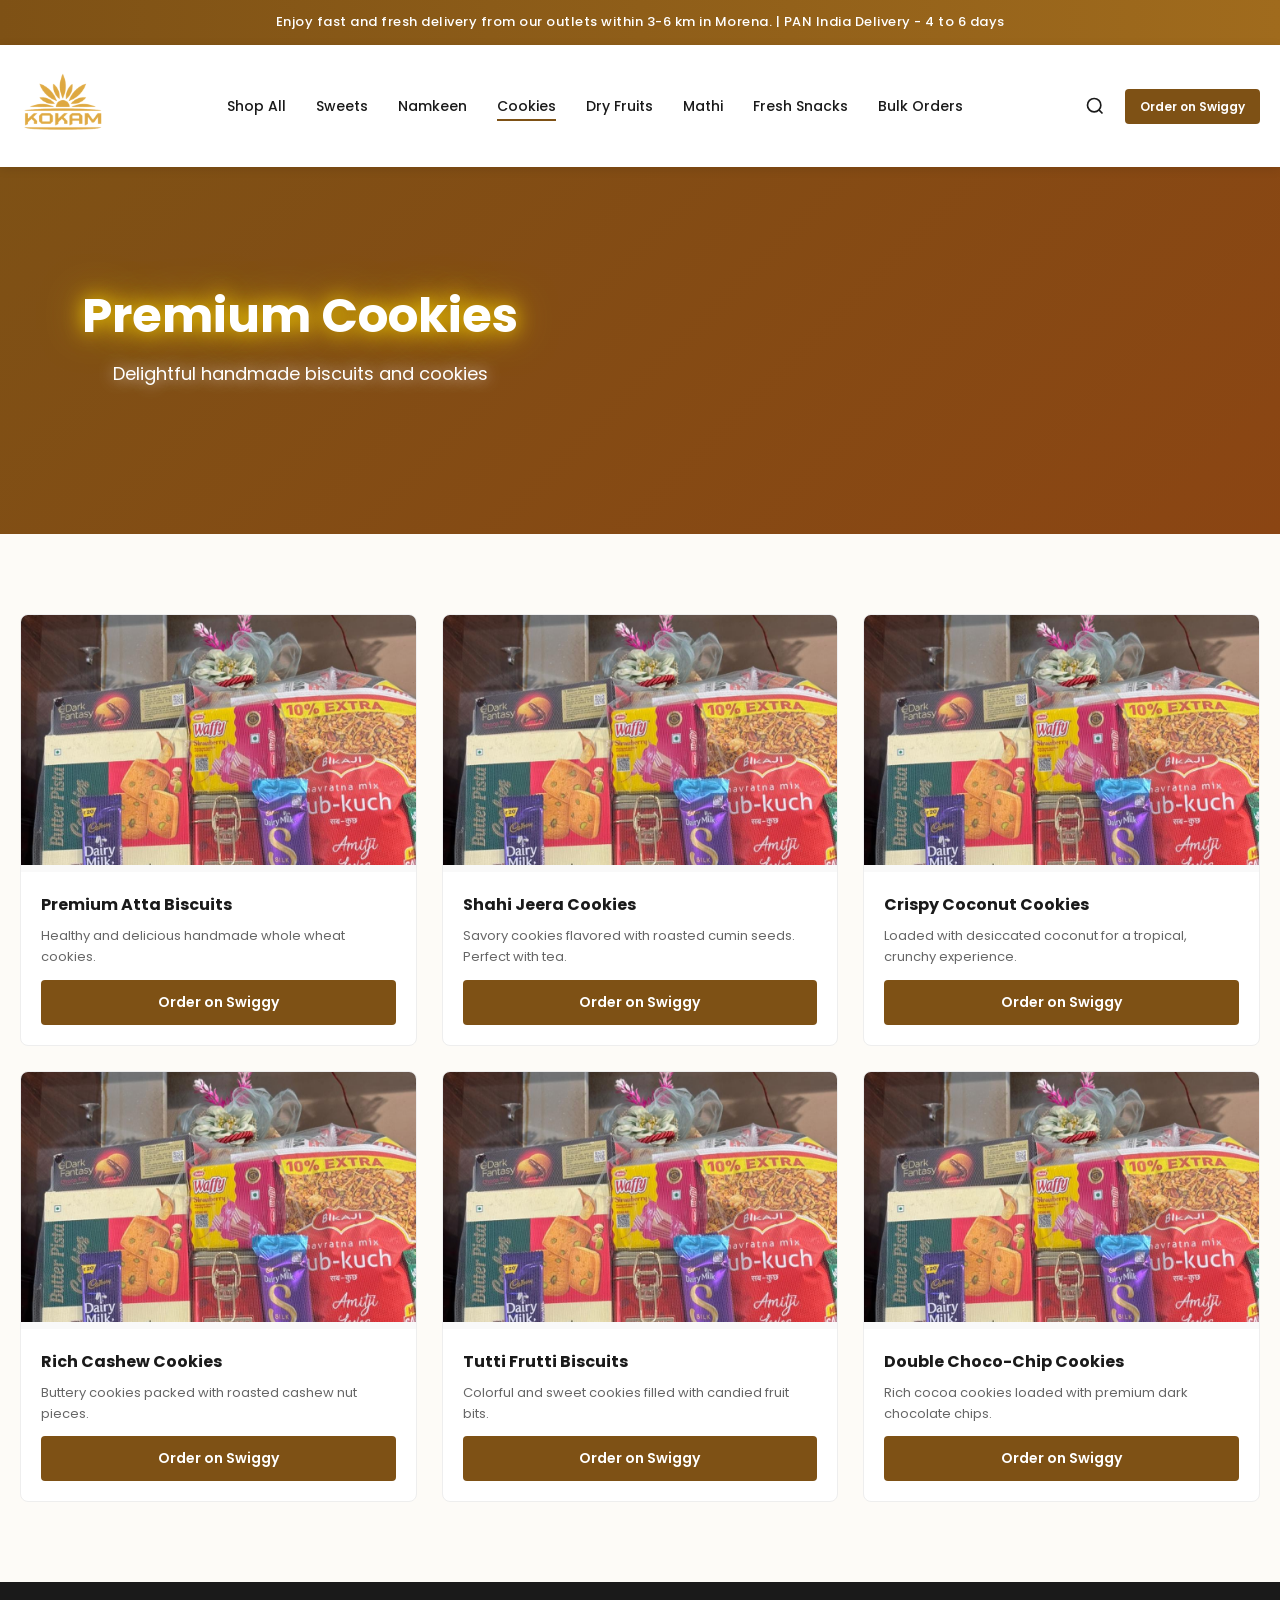
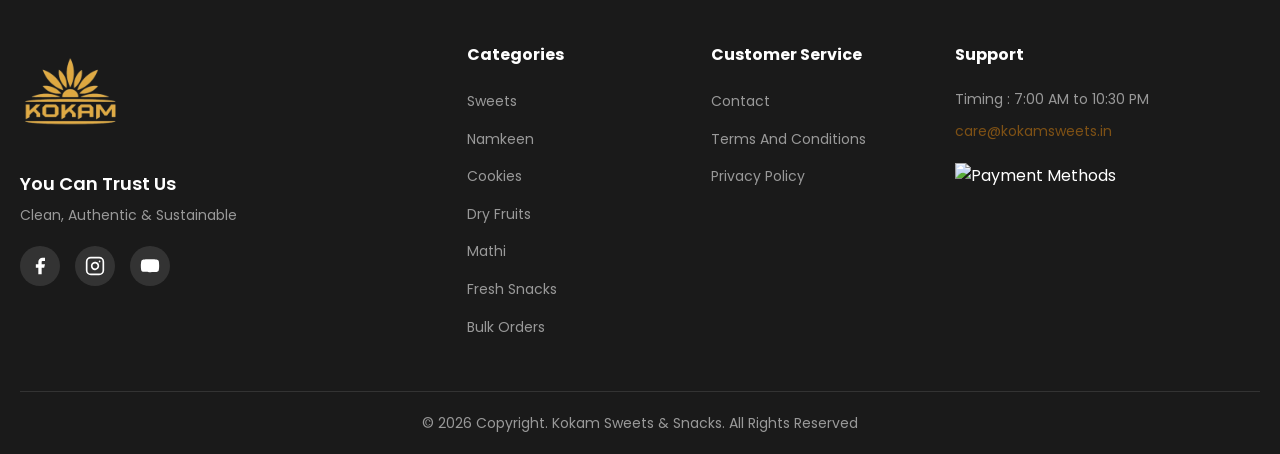
==== cookies.html @ e4f8dd23 "🚀 Initial deploy for Kokam Sweets: Premium UI & Features" ====
<!DOCTYPE html>
<html lang="en">

<head>
    <meta charset="UTF-8">
    <meta name="viewport" content="width=device-width, initial-scale=1.0">
    <title>Cookies | Kokam Sweets & Snacks</title>
    <link rel="stylesheet" href="styles.css">
    <link rel="preconnect" href="https://fonts.googleapis.com">
    <link rel="preconnect" href="https://fonts.gstatic.com" crossorigin>
    <link href="https://fonts.googleapis.com/css2?family=Poppins:wght@300;400;500;600;700&display=swap" rel="stylesheet">
</head>

<body>
    <div class="announcement-bar">
        <p>Enjoy fast and fresh delivery from our outlets within 3-6 km in Morena. | PAN India Delivery - 4 to 6 days</p>
    </div>

    <header class="header">
        <div class="container">
            <div class="header-content">
                <a href="index.html" class="logo">
                    <img src="Orange and White Traditional Elegant Indian Sweets Instagram Post.png" alt="Kokam Sweets">
                </a>

                <button class="mobile-menu-btn" onclick="toggleMenu()">
                    <span></span>
                    <span></span>
                    <span></span>
                </button>

                <nav class="nav" id="nav">
                    <button class="nav-close" onclick="toggleMenu()">&times;</button>
                    <ul class="nav-list">
                        <li><a href="index.html" class="nav-link">Shop All</a></li>
                        <li><a href="sweets.html" class="nav-link">Sweets</a></li>
                        <li><a href="namkeen.html" class="nav-link">Namkeen</a></li>
                        <li><a href="cookies.html" class="nav-link active">Cookies</a></li>
                        <li><a href="dryfruits.html" class="nav-link">Dry Fruits</a></li>
                        <li><a href="mathi.html" class="nav-link">Mathi</a></li>
                        <li><a href="snacks.html" class="nav-link">Fresh Snacks</a></li>
                        <li><a href="index.html#bulk" class="nav-link">Bulk Orders</a></li>
                    </ul>
                </nav>
                <div class="nav-overlay" onclick="toggleMenu()"></div>

                <div class="header-actions">
                    <button class="search-btn">
                        <svg xmlns="http://www.w3.org/2000/svg" width="20" height="20" viewBox="0 0 24 24" fill="none"
                            stroke="currentColor" stroke-width="2">
                            <circle cx="11" cy="11" r="8"></circle>
                            <path d="m21 21-4.3-4.3"></path>
                        </svg>
                    </button>
                    <a href="https://www.swiggy.com/city/morena/kokam-sweets-jiwaji-ganj-rest1134304" class="btn-primary" style="padding: 8px 15px; font-size: 12px;">Order on Swiggy</a>
                </div>
            </div>
        </div>
    </header>



    <main>
        <section class="category-hero">
            <div class="hero-content">
                <h1>Premium Cookies</h1>
                <p>Delightful handmade biscuits and cookies</p>
            </div>
        </section>

        <section class="bestsellers" id="products">
            <div class="container">
                <div class="product-grid">
                    <div class="product-card" data-category="cookies">
                        <div class="product-image">
                            <img src="cookies.jpeg" alt="Atta Biscuits">
                        </div>
                        <div class="product-info">
                            <h3>Premium Atta Biscuits</h3>
                            <p class="product-desc">Healthy and delicious handmade whole wheat cookies.</p>
                            <button class="add-to-cart">Order on Swiggy</button>
                        </div>
                    </div>
                    <div class="product-card" data-category="cookies">
                        <div class="product-image">
                            <img src="cookies.jpeg" alt="Jeera Cookies">
                        </div>
                        <div class="product-info">
                            <h3>Shahi Jeera Cookies</h3>
                            <p class="product-desc">Savory cookies flavored with roasted cumin seeds. Perfect with tea.</p>
                            <button class="add-to-cart">Order on Swiggy</button>
                        </div>
                    </div>
                    <div class="product-card" data-category="cookies">
                        <div class="product-image">
                            <img src="cookies.jpeg" alt="Coconut Cookies">
                        </div>
                        <div class="product-info">
                            <h3>Crispy Coconut Cookies</h3>
                            <p class="product-desc">Loaded with desiccated coconut for a tropical, crunchy experience.</p>
                            <button class="add-to-cart">Order on Swiggy</button>
                        </div>
                    </div>
                    <div class="product-card" data-category="cookies">
                        <div class="product-image">
                            <img src="cookies.jpeg" alt="Cashew Cookies">
                        </div>
                        <div class="product-info">
                            <h3>Rich Cashew Cookies</h3>
                            <p class="product-desc">Buttery cookies packed with roasted cashew nut pieces.</p>
                            <button class="add-to-cart">Order on Swiggy</button>
                        </div>
                    </div>
                    <div class="product-card" data-category="cookies">
                        <div class="product-image">
                            <img src="cookies.jpeg" alt="Tutti Frutti Cookies">
                        </div>
                        <div class="product-info">
                            <h3>Tutti Frutti Biscuits</h3>
                            <p class="product-desc">Colorful and sweet cookies filled with candied fruit bits.</p>
                            <button class="add-to-cart">Order on Swiggy</button>
                        </div>
                    </div>
                    <div class="product-card" data-category="cookies">
                        <div class="product-image">
                            <img src="cookies.jpeg" alt="Chocolate Cookies">
                        </div>
                        <div class="product-info">
                            <h3>Double Choco-Chip Cookies</h3>
                            <p class="product-desc">Rich cocoa cookies loaded with premium dark chocolate chips.</p>
                            <button class="add-to-cart">Order on Swiggy</button>
                        </div>
                    </div>
                </div>
            </div>
        </section>
    </main>

    <footer class="footer">
        <div class="container">
            <div class="footer-grid">
                <div class="footer-col">
                    <img src="Orange and White Traditional Elegant Indian Sweets Instagram Post.png" alt="Kokam Sweets"
                        class="footer-logo">
                    <p class="footer-tagline">You Can Trust Us</p>
                    <p class="footer-desc">Clean, Authentic & Sustainable</p>
                    <div class="social-links">
                        <a href="#"><svg xmlns="http://www.w3.org/2000/svg" width="20" height="20" viewBox="0 0 24 24"
                                fill="currentColor">
                                <path d="M18 2h-3a5 5 0 0 0-5 5v3H7v4h3v8h4v-8h3l1-4h-4V7a1 1 0 0 1 1-1h3z"></path>
                            </svg></a>
                        <a href="#"><svg xmlns="http://www.w3.org/2000/svg" width="20" height="20" viewBox="0 0 24 24"
                                fill="none" stroke="currentColor" stroke-width="2" stroke-linecap="round"
                                stroke-linejoin="round">
                                <rect x="2" y="2" width="20" height="20" rx="5" ry="5"></rect>
                                <path d="M16 11.37A4 4 0 1 1 12.63 8 4 4 0 0 1 16 11.37z"></path>
                                <line x1="17.5" y1="6.5" x2="17.51" y2="6.5"></line>
                            </svg></a>
                        <a href="#"><svg xmlns="http://www.w3.org/2000/svg" width="20" height="20" viewBox="0 0 24 24"
                                fill="currentColor">
                                <path
                                    d="M22.54 6.42a2.78 2.78 0 0 0-1.94-2C18.88 4 12 4 12 4s-6.88 0-8.6.46a2.78 2.78 0 0 0-1.94 2A29 29 0 0 0 1 11.75a29 29 0 0 0 .46 5.33A2.78 2.78 0 0 0 3.4 19c1.72.46 8.6.46 8.6.46s6.88 0 8.6-.46a2.78 2.78 0 0 0 1.94-2 29 29 0 0 0 .46-5.25 29 29 0 0 0-.46-5.33z">
                                </path>
                                <polygon points="9.75 15.02 15.5 11.75 9.75 8.48 9.75 15.02"></polygon>
                            </svg></a>
                    </div>
                </div>
                <div class="footer-col">
                    <h4>Categories</h4>
                    <ul>
                        <li><a href="sweets.html">Sweets</a></li>
                        <li><a href="namkeen.html">Namkeen</a></li>
                        <li><a href="cookies.html">Cookies</a></li>
                        <li><a href="dryfruits.html">Dry Fruits</a></li>
                        <li><a href="mathi.html">Mathi</a></li>
                        <li><a href="snacks.html">Fresh Snacks</a></li>
                        <li><a href="index.html#bulk">Bulk Orders</a></li>
                    </ul>
                </div>
                <div class="footer-col">
                    <h4>Customer Service</h4>
                    <ul>
                        <li><a href="#">Contact</a></li>
                        <li><a href="#">Terms And Conditions</a></li>
                        <li><a href="#">Privacy Policy</a></li>
                    </ul>
                </div>
                <div class="footer-col">
                    <h4>Support</h4>
                    <p class="timing">Timing : 7:00 AM to 10:30 PM</p>
                    <a href="mailto:care@kokamsweets.in" class="email">care@kokamsweets.in</a>
                    <div class="payment-methods">
                        <img src="https://kokamsweets.in/cdn/shop/files/Frame_26.svg?v=1748255519&width=360"
                            alt="Payment Methods">
                    </div>
                </div>
            </div>
            <div class="footer-bottom">
                <p>&copy; 2026 Copyright. Kokam Sweets & Snacks. All Rights Reserved</p>
            </div>
        </div>
    </footer>

    <script src="script.js"></script>
</body>

</html>
---- styles.css ----
* {
    margin: 0;
    padding: 0;
    box-sizing: border-box;
}

:root {
    --primary-color: #7E5115;
    --primary-dark: #c41e1a;
    --secondary-color: #f5f5f5;
    --text-dark: #1a1a1a;
    --text-light: #666666;
    --white: #ffffff;
    --gold: #d4af37;
    --shadow: 0 2px 10px rgba(0, 0, 0, 0.1);
    --transition: all 0.3s ease;
}

.scroll-progress {
    position: fixed;
    top: 0;
    left: 0;
    width: 0%;
    height: 4px;
    background: linear-gradient(to right, var(--primary-color), var(--accent-color));
    z-index: 2000;
}

html {
    scroll-behavior: smooth;
}

body {
    font-family: 'Poppins', sans-serif;
    color: var(--text-dark);
    background-color: #fdfbf7;
    line-height: 1.6;
    overflow-x: hidden;
}

/* Scroll Reveal Base */
.reveal {
    opacity: 0;
    transform: translateY(30px);
    transition: all 0.8s cubic-bezier(0.4, 0, 0.2, 1);
}

.reveal.active {
    opacity: 1;
    transform: translateY(0);
}

/* Decorative Background Blobs */
.bg-blob {
    position: fixed;
    width: 500px;
    height: 500px;
    background: radial-gradient(circle, rgba(126, 81, 21, 0.05) 0%, transparent 70%);
    z-index: -1;
    border-radius: 50%;
    filter: blur(50px);
}

.blob-1 { top: -200px; right: -200px; }
.blob-2 { bottom: -200px; left: -200px; }

.container {
    max-width: 1400px;
    margin: 0 auto;
    padding: 0 20px;
}

a {
    text-decoration: none;
    color: inherit;
}

ul {
    list-style: none;
}

img {
    max-width: 100%;
    height: auto;
}

button {
    font-family: inherit;
    cursor: pointer;
    border: none;
    background: none;
}

.announcement-bar {
    background: linear-gradient(90deg, var(--primary-color), #a06b1d);
    color: var(--white);
    text-align: center;
    padding: 12px 20px;
    font-size: 13px;
    font-weight: 500;
    letter-spacing: 0.5px;
}

.back-to-top {
    position: fixed;
    bottom: 30px;
    right: 30px;
    background-color: var(--primary-color);
    color: var(--white);
    width: 45px;
    height: 45px;
    border-radius: 50%;
    display: flex;
    align-items: center;
    justify-content: center;
    box-shadow: 0 4px 15px rgba(0,0,0,0.2);
    opacity: 0;
    visibility: hidden;
    transition: var(--transition);
    z-index: 2000;
    cursor: pointer;
}

.back-to-top.visible {
    opacity: 1;
    visibility: visible;
}

.back-to-top:hover {
    background-color: var(--primary-dark);
    transform: translateY(-5px);
}

.announcement-bar strong {
    text-decoration: underline;
}

.header {
    background-color: var(--white);
    box-shadow: var(--shadow);
    position: sticky;
    top: 0;
    z-index: 1000;
}

.header-content {
    display: flex;
    align-items: center;
    justify-content: space-between;
    padding: 15px 0;
    gap: 30px;
}

.logo img {
    height: 85px;
    width: auto;
    background-color: transparent;
}

.nav {
    flex: 1;
}

.nav-list {
    display: flex;
    gap: 30px;
    justify-content: center;
}

.nav-link {
    font-size: 14px;
    font-weight: 500;
    color: var(--text-dark);
    transition: var(--transition);
    position: relative;
}

.nav-link::after {
    content: '';
    position: absolute;
    bottom: -5px;
    left: 0;
    width: 0;
    height: 2px;
    background-color: var(--primary-color);
    transition: var(--transition);
}

.nav-link:hover::after,
.nav-link.active::after {
    width: 100%;
}

.nav-link:hover {
    color: var(--primary-color);
}

.header-actions {
    display: flex;
    align-items: center;
    gap: 20px;
}

.search-btn,
.account-btn,
.wishlist-btn,
.cart-btn {
    display: flex;
    align-items: center;
    justify-content: center;
    gap: 8px;
    font-size: 14px;
    font-weight: 500;
    color: var(--text-dark);
    position: relative;
}

.cart-btn {
    position: relative;
}

.cart-count {
    position: absolute;
    top: -8px;
    right: -8px;
    background-color: var(--primary-color);
    color: var(--white);
    font-size: 11px;
    width: 18px;
    height: 18px;
    border-radius: 50%;
    display: flex;
    align-items: center;
    justify-content: center;
}

.btn-primary {
    display: inline-block;
    background-color: var(--primary-color);
    color: var(--white);
    padding: 12px 30px;
    font-size: 14px;
    font-weight: 600;
    border-radius: 4px;
    transition: var(--transition);
}

.btn-primary:hover {
    background-color: var(--primary-dark);
}

.btn-outline {
    display: inline-block;
    border: 2px solid var(--white);
    color: var(--white);
    padding: 10px 25px;
    font-size: 14px;
    font-weight: 600;
    border-radius: 4px;
    transition: var(--transition);
}

.btn-outline:hover {
    background-color: var(--white);
    color: var(--primary-color);
}

.hero {
    position: relative;
    overflow: hidden;
}

.hero-slide {
    position: relative;
    height: 600px;
    display: flex;
    align-items: center;
}

.hero-slide img {
    position: absolute;
    width: 100%;
    height: 100%;
    object-fit: cover;
   
}

.hero-content {
    position: relative;
    z-index: 10;
    max-width: 600px;
    padding: 40px;
    color: var(--white);
}

.hero-content h1 {
    font-size: 48px;
    font-weight: 700;
    margin-bottom: 15px;
    line-height: 1.2;
}

.hero-content p {
    font-size: 18px;
    margin-bottom: 25px;
}

.delivery-options {
    background-color: var(--primary-color);
    padding: 40px 0;
}

.delivery-grid {
    display: grid;
    grid-template-columns: repeat(2, 1fr);
    gap: 40px;
}

.delivery-card {
    text-align: center;
    color: var(--white);
    padding: 30px;
    border: 1px solid rgba(255, 255, 255, 0.3);
    border-radius: 8px;
}

.delivery-card h3 {
    font-size: 24px;
    margin-bottom: 15px;
}

.delivery-card p {
    font-size: 14px;
    margin-bottom: 20px;
    line-height: 1.8;
}

.section-title {
    font-size: 32px;
    text-align: center;
    margin-bottom: 10px;
}

.section-subtitle {
    text-align: center;
    color: var(--text-light);
    margin-bottom: 40px;
}

.categories {
    padding: 80px 0;
    background-color: var(--secondary-color);
}

.category-grid {
    display: grid;
    grid-template-columns: repeat(6, 1fr);
    gap: 15px;
}

.category-card {
    position: relative;
    display: block;
    overflow: hidden;
    border-radius: 8px;
    transition: var(--transition);
}

.category-card img {
    width: 100%;
    height: 300px;
    object-fit: cover;
    transition: var(--transition);
}

.category-card:hover img {
    transform: scale(1.05);
}

.category-card::after {
    content: '';
    position: absolute;
    top: 0;
    left: 0;
    right: 0;
    bottom: 0;
    background: linear-gradient(to bottom, transparent 60%, rgba(0,0,0,0.8));
    opacity: 1;
}

.category-card h3 {
    position: absolute;
    bottom: 0;
    left: 0;
    right: 0;
    background: linear-gradient(transparent, rgba(0, 0, 0, 0.7));
    color: var(--white);
    padding: 40px 20px 20px;
    font-size: 20px;
    text-align: center;
}

.category-hero {
    background: linear-gradient(135deg, var(--primary-color), #8B4513);
    padding: 80px 0;
    text-align: center;
}

.category-hero .hero-content h1 {
    text-shadow: 0 0 20px rgba(255, 215, 0, 0.9), 0 0 40px rgba(255, 215, 0, 0.6);
}

.category-hero .hero-content p {
    text-shadow: 0 0 15px rgba(255, 255, 255, 0.8);
}

.products {
    padding: 60px 0;
    text-align: center;
}

.products h2 {
    font-size: 32px;
    margin-bottom: 20px;
    color: var(--text-color);
}

.bestsellers {
    padding: 80px 0;
}

.product-tabs {
    display: flex;
    justify-content: center;
    gap: 10px;
    margin-bottom: 40px;
    flex-wrap: wrap;
}

.tab-btn {
    padding: 10px 25px;
    font-size: 14px;
    font-weight: 500;
    border: 1px solid #ddd;
    border-radius: 25px;
    transition: var(--transition);
}

.tab-btn.active {
    background-color: var(--primary-color);
    color: var(--white);
    border-color: var(--primary-color);
}

.tab-btn:hover {
    border-color: var(--primary-color);
    color: var(--primary-color);
}

.product-grid {
    display: grid;
    grid-template-columns: repeat(3, 1fr);
    gap: 25px;
}

.product-card {
    background-color: var(--white);
    border: 1px solid #eee;
    border-radius: 8px;
    overflow: hidden;
    transition: var(--transition);
}

.product-card:hover {
    box-shadow: var(--shadow);
}

.product-image {
    position: relative;
    background-color: #f9f9f9;
    overflow: hidden;
}

.product-image img {
    width: 100%;
    height: 250px;
    object-fit: cover;
}

.badge {
    position: absolute;
    top: 10px;
    left: 10px;
    padding: 5px 12px;
    font-size: 12px;
    font-weight: 600;
    border-radius: 4px;
}

.badge.sold-out {
    background-color: var(--text-dark);
    color: var(--white);
}

.product-image .wishlist-btn {
    position: absolute;
    top: 10px;
    right: 10px;
    width: 35px;
    height: 35px;
    background-color: var(--white);
    border-radius: 50%;
    display: flex;
    align-items: center;
    justify-content: center;
    box-shadow: var(--shadow);
}

.product-info {
    padding: 20px;
}

.product-info h3 {
    font-size: 16px;
    margin-bottom: 8px;
}

.product-desc {
    font-size: 13px;
    color: var(--text-light);
    margin-bottom: 12px;
    display: -webkit-box;
    -webkit-line-clamp: 2;
    line-clamp: 2;
    -webkit-box-orient: vertical;
    overflow: hidden;
}

.product-price {
    display: flex;
    align-items: baseline;
    gap: 5px;
    margin-bottom: 12px;
}

.price {
    font-size: 18px;
    font-weight: 600;
    color: var(--primary-color);
}

.unit {
    font-size: 14px;
    color: var(--text-light);
}

.weight-options {
    display: flex;
    gap: 8px;
    margin-bottom: 15px;
}

.weight-btn {
    padding: 8px 15px;
    font-size: 13px;
    border: 1px solid #ddd;
    border-radius: 4px;
    transition: var(--transition);
}

.weight-btn.active {
    background-color: var(--primary-color);
    color: var(--white);
    border-color: var(--primary-color);
}

.weight-btn:hover:not(.active) {
    border-color: var(--primary-color);
}

.add-to-cart {
    width: 100%;
    padding: 12px;
    background-color: var(--primary-color);
    color: var(--white);
    font-size: 14px;
    font-weight: 600;
    border-radius: 4px;
    transition: var(--transition);
}

.add-to-cart:hover {
    background-color: var(--primary-dark);
}

.signature-snacks {
    padding: 100px 0;
    background-color: var(--white);
}

.snacks-content {
    display: grid;
    grid-template-columns: 1.2fr 0.8fr;
    gap: 60px;
    align-items: center;
}

.snacks-image img {
    width: 100%;
    border-radius: 20px;
    box-shadow: 20px 20px 60px rgba(0,0,0,0.1);
    transition: var(--transition);
}

.snacks-image:hover img {
    transform: scale(1.02);
}

.snacks-text p {
    font-size: 18px;
    color: var(--text-light);
    margin-bottom: 25px;
}

.snacks-list {
    margin-bottom: 30px;
}

.snacks-list li {
    margin-bottom: 15px;
    font-size: 16px;
    display: flex;
    align-items: center;
    gap: 10px;
}

.snacks-list li::before {
    content: '→';
    color: var(--primary-color);
    font-weight: 700;
}

@media (max-width: 992px) {
    .snacks-content {
        grid-template-columns: 1fr;
        gap: 40px;
        text-align: center;
    }

    .snacks-text h2 {
        text-align: center !important;
    }

    .snacks-list li {
        justify-content: center;
    }
}

.features {
    padding: 100px 0;
    background-color: var(--secondary-color);
}

.features-grid {
    display: grid;
    grid-template-columns: repeat(4, 1fr);
    gap: 30px;
}

.feature-card {
    text-align: center;
    padding: 30px;
    background: rgba(255, 255, 255, 0.8);
    backdrop-filter: blur(10px);
    border-radius: 20px;
    box-shadow: 0 10px 30px rgba(0,0,0,0.05);
    transition: var(--transition);
    border: 1px solid rgba(255, 255, 255, 0.3);
}

.feature-card:hover {
    transform: translateY(-10px);
    box-shadow: 0 20px 40px rgba(0,0,0,0.1);
    background: var(--white);
}

.feature-card img {
    width: 200px;
    height: 200px;
    object-fit: contain;
    margin-bottom: 15px;
    transition: transform 0.3s ease;
}

.feature-card:hover img {
    transform: scale(1.1);
}

.feature-card h4 {
    font-size: 18px;
    font-weight: 600;
    color: var(--text-dark);
}

.legacy {
    padding: 80px 0;
    background: linear-gradient(135deg, var(--primary-color) 0%, #5a3a0f 100%);
    color: var(--white);
}

.legacy-content {
    display: flex;
    align-items: center;
    justify-content: space-between;
    gap: 40px;
}

.legacy-text h2 {
    font-size: 14px;
    margin-bottom: 10px;
    opacity: 0.8;
}

.legacy-text h3 {
    font-size: 32px;
    margin-bottom: 15px;
}

.legacy-text p {
    font-size: 16px;
    opacity: 0.9;
}

.legacy-award {
    text-align: center;
}

.legacy-award img {
    width: 120px;
    height: 120px;
    margin-bottom: 15px;
}

.legacy-award h3 {
    font-size: 16px;
}

.outlets {
    padding: 80px 0;
}

.outlets-grid {
    display: grid;
    grid-template-columns: repeat(2, 1fr);
    gap: 20px;
    margin-bottom: 30px;
}

.outlet-card {
    text-align: center;
}

.outlet-card img {
    width: 100%;
    height: 250px;
    object-fit: cover;
    border-radius: 8px;
    margin-bottom: 15px;
}

.outlet-card h4 {
    font-size: 18px;
}

/* Testimonials Section */
.bulk-orders {
    padding: 100px 0;
    background-color: var(--secondary-color);
}

.bulk-content {
    display: grid;
    grid-template-columns: 0.8fr 1.2fr;
    gap: 80px;
    align-items: center;
}

.bulk-features {
    display: flex;
    gap: 30px;
    margin-bottom: 35px;
}

.bulk-feature {
    display: flex;
    flex-direction: column;
    align-items: flex-start;
    gap: 10px;
}

.bulk-feature svg {
    color: var(--primary-color);
}

.bulk-feature span {
    font-size: 14px;
    font-weight: 600;
}

.bulk-image img {
    width: 100%;
    border-radius: 30px;
    box-shadow: -20px 20px 60px rgba(0,0,0,0.1);
}

@media (max-width: 992px) {
    .bulk-content {
        grid-template-columns: 1fr;
        text-align: center;
        gap: 40px;
    }

    .bulk-features {
        justify-content: center;
    }

    .bulk-feature {
        align-items: center;
    }
}

.testimonials {
    padding: 100px 0;
    background-color: var(--white);
    position: relative;
}

.testimonial-grid {
    display: grid;
    grid-template-columns: repeat(2, 1fr);
    gap: 40px;
}

.testimonial-card {
    background: var(--secondary-color);
    padding: 40px;
    border-radius: 30px;
    display: flex;
    gap: 25px;
    align-items: center;
    transition: var(--transition);
}

.testimonial-card:hover {
    transform: scale(1.02);
    box-shadow: 0 15px 40px rgba(0,0,0,0.05);
}

.testimonial-img {
    width: 100px;
    height: 100px;
    border-radius: 50%;
    object-fit: cover;
    border: 3px solid var(--primary-color);
}

.testimonial-text p {
    font-style: italic;
    margin-bottom: 15px;
    color: var(--text-light);
}

.testimonial-author {
    font-weight: 700;
    color: var(--primary-color);
}

/* WhatsApp Floating Button */
.whatsapp-float {
    position: fixed;
    bottom: 30px;
    left: 30px;
    width: 60px;
    height: 60px;
    background-color: #25d366;
    color: white;
    border-radius: 50%;
    display: flex;
    align-items: center;
    justify-content: center;
    box-shadow: 2px 5px 20px rgba(0,0,0,0.3);
    z-index: 2000;
    transition: var(--transition);
}

.whatsapp-float:hover {
    transform: scale(1.1) rotate(10deg);
}

@media (max-width: 768px) {
    .testimonial-grid {
        grid-template-columns: 1fr;
    }
    
    .testimonial-card {
        flex-direction: column;
        text-align: center;
    }
}

.newsletter {
    padding: 60px 0;
    background-color: var(--secondary-color);
    text-align: center;
}

.newsletter h2 {
    font-size: 28px;
    margin-bottom: 10px;
}

.newsletter p {
    color: var(--text-light);
    margin-bottom: 25px;
}

.newsletter-form {
    display: flex;
    justify-content: center;
    gap: 15px;
    max-width: 500px;
    margin: 0 auto;
}

.newsletter-form input {
    flex: 1;
    padding: 12px 20px;
    font-size: 14px;
    border: 1px solid #ddd;
    border-radius: 4px;
    outline: none;
}

.newsletter-form input:focus {
    border-color: var(--primary-color);
}

.footer {
    background-color: #1a1a1a;
    color: var(--white);
    padding: 60px 0 20px;
}

.footer-grid {
    display: grid;
    grid-template-columns: 2fr 1fr 1fr 1.5fr;
    gap: 40px;
    margin-bottom: 40px;
}

.footer-logo {
    height: 100px;
    margin-bottom: 20px;
    background-color: transparent;
}

.footer-tagline {
    font-size: 18px;
    font-weight: 600;
    margin-bottom: 5px;
}

.footer-desc {
    color: #999;
    font-size: 14px;
    margin-bottom: 20px;
}

.social-links {
    display: flex;
    gap: 15px;
}

.social-links a {
    width: 40px;
    height: 40px;
    background-color: #333;
    border-radius: 50%;
    display: flex;
    align-items: center;
    justify-content: center;
    transition: var(--transition);
}

.social-links a:hover {
    background-color: var(--primary-color);
}

.footer-col h4 {
    font-size: 16px;
    margin-bottom: 20px;
    color: var(--white);
}

.footer-col ul li {
    margin-bottom: 12px;
}

.footer-col ul li a {
    font-size: 14px;
    color: #999;
    transition: var(--transition);
}

.footer-col ul li a:hover {
    color: var(--white);
}

.timing {
    font-size: 14px;
    margin-bottom: 10px;
    color: #999;
}

.email {
    font-size: 14px;
    color: var(--primary-color);
    display: block;
    margin-bottom: 20px;
}

.payment-methods img {
    width: 200px;
}

.footer-bottom {
    text-align: center;
    padding-top: 20px;
    border-top: 1px solid #333;
}

.footer-bottom p {
    font-size: 14px;
    color: #999;
}

.cart-btn, .cart-sidebar, .cart-overlay, .cart-count {
    display: none !important;
}

.product-card {
    transition: transform 0.3s ease, box-shadow 0.3s ease;
}

.product-card:hover {
    transform: translateY(-5px);
    box-shadow: 0 10px 20px rgba(0,0,0,0.1);
}


.cart-subtotal {
    display: flex;
    justify-content: space-between;
    margin-bottom: 15px;
    font-size: 16px;
    font-weight: 600;
}

.subtotal-amount {
    color: var(--primary-color);
}

.checkout-btn {
    width: 100%;
    padding: 15px;
    background-color: var(--primary-color);
    color: var(--white);
    font-size: 16px;
    font-weight: 600;
    border-radius: 4px;
}

.checkout-btn:hover {
    background-color: var(--primary-dark);
}

.cart-overlay {
    position: fixed;
    top: 0;
    left: 0;
    width: 100%;
    height: 100%;
    background-color: rgba(0, 0, 0, 0.5);
    z-index: 1500;
    opacity: 0;
    visibility: hidden;
    transition: var(--transition);
}

.cart-overlay.active {
    opacity: 1;
    visibility: visible;
}

@media (max-width: 1200px) {
    .product-grid {
        grid-template-columns: repeat(3, 1fr);
    }
}

@media (max-width: 992px) {
    .product-grid {
        grid-template-columns: repeat(2, 1fr);
    }
    
    .category-grid {
        grid-template-columns: repeat(2, 1fr);
    }
    
    .features-grid {
        grid-template-columns: repeat(2, 1fr);
    }
    
    .footer-grid {
        grid-template-columns: repeat(2, 1fr);
    }
}

@media (max-width: 768px) {
    .hero-slide {
        height: 400px;
    }
    
    .feature-card img {
        width: 140px;
        height: 140px;
    }

    .product-grid {
        grid-template-columns: 1fr;
    }
    
    .testimonial-grid {
        grid-template-columns: 1fr;
    }
    
    .testimonial-card {
        flex-direction: column;
        text-align: center;
    }
}

@media (max-width: 576px) {
    .category-grid {
        grid-template-columns: 1fr;
    }
    
    .features-grid {
        grid-template-columns: 1fr;
    }
    
    .footer-grid {
        grid-template-columns: 1fr;
    }
}

.mobile-menu-btn {
    display: none;
    background: none;
    border: none;
    cursor: pointer;
    padding: 10px;
}

.mobile-menu-btn span {
    display: block;
    width: 25px;
    height: 3px;
    background-color: var(--text-dark);
    margin: 5px 0;
    transition: var(--transition);
}

.nav-close {
    display: none;
}

.nav-overlay {
    display: none;
}

@media (max-width: 992px) {
    .mobile-menu-btn {
        display: block;
    }
    
    .header-content {
        flex-wrap: wrap;
    }
    
    .nav {
        position: fixed;
        top: 0;
        right: -100%;
        width: 280px;
        height: 100vh;
        background-color: var(--white);
        box-shadow: var(--shadow);
        transition: var(--transition);
        z-index: 1001;
        padding-top: 60px;
    }
    
    .nav.active {
        right: 0;
    }
    
    .nav-list {
        display: flex;
        flex-direction: column;
        gap: 0;
        padding: 20px;
    }
    
    .nav-list li {
        border-bottom: 1px solid var(--border-color);
    }
    
    .nav-link {
        display: block;
        padding: 15px 0;
    }
    
    .nav-close {
        display: block;
        position: absolute;
        top: 15px;
        right: 15px;
        background: none;
        border: none;
        font-size: 24px;
        cursor: pointer;
    }
    
    .nav-overlay {
        display: none;
        position: fixed;
        top: 0;
        left: 0;
        width: 100%;
        height: 100%;
        background-color: rgba(0, 0, 0, 0.5);
        z-index: 1000;
    }
    
    .nav-overlay.active {
        display: block;
    }
}

@media (max-width: 768px) {
    .hero-content {
        padding: 20px;
        max-width: 100%;
    }
    
    .hero-content h1 {
        font-size: 28px;
    }
    
    .hero-content p {
        font-size: 14px;
    }
    
    .category-grid {
        gap: 15px;
    }
    
    .category-card {
        padding: 15px;
    }
    
    .category-card h3 {
        font-size: 16px;
    }
    
    .product-card {
        padding: 15px;
    }
    
    .product-info h3 {
        font-size: 16px;
    }
    
    .product-desc {
        font-size: 13px;
    }
    
    .product-price {
        font-size: 14px;
    }
    
    .section-title {
        font-size: 24px;
    }
    
    .section-subtitle {
        font-size: 14px;
    }
    
    .features-grid,
    .outlets-grid {
        gap: 15px;
    }
    
    .feature-card,
    .outlet-card {
        padding: 20px;
    }
    
    .legacy-content {
        padding: 20px;
    }
    
    .legacy-text h2 {
        font-size: 24px;
    }
    
    .footer {
        padding: 40px 0 20px;
    }
    
    .footer-col {
        padding: 15px 0;
    }
}

@media (max-width: 576px) {
    .announcement-bar p {
        font-size: 11px;
        padding: 8px 10px;
    }
    
    .logo img {
        height: 60px;
    }
    
    .hero-slide {
        height: 300px;
    }
    
    .hero-content {
        padding: 15px;
    }
    
    .hero-content h1 {
        font-size: 24px;
        margin-bottom: 10px;
    }
    
    .hero-content p {
        font-size: 13px;
        margin-bottom: 15px;
    }
    
    .category-grid {
        grid-template-columns: 1fr;
    }
    
    .product-grid {
        grid-template-columns: 1fr;
        gap: 15px;
    }
    
    .product-card {
        min-height: auto;
    }
    
    .product-image img {
        height: 200px;
    }
    
    .section-title {
        font-size: 20px;
    }
    
    .footer-grid {
        grid-template-columns: 1fr;
        text-align: center;
        gap: 20px;
    }
    
    .footer-col h4 {
        text-align: center;
    }
    
    .footer-col ul li {
        text-align: center;
    }
}
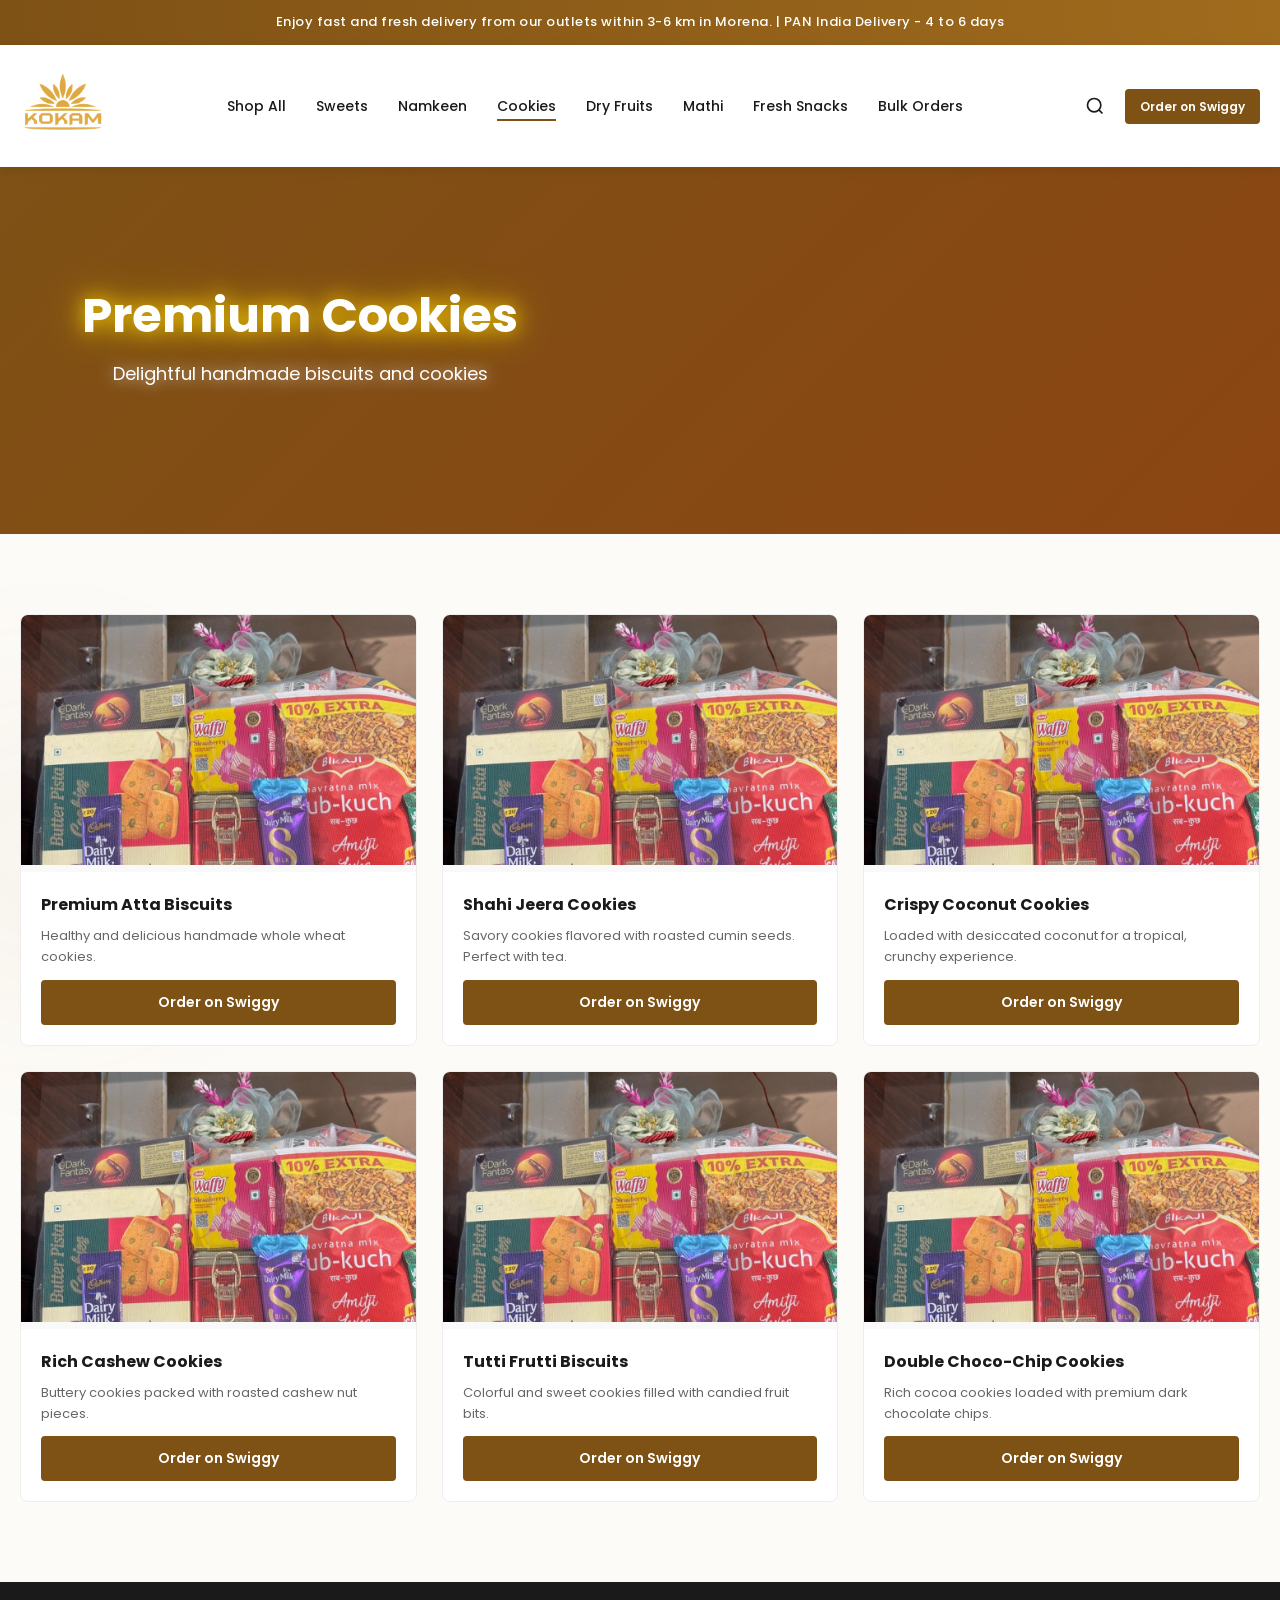
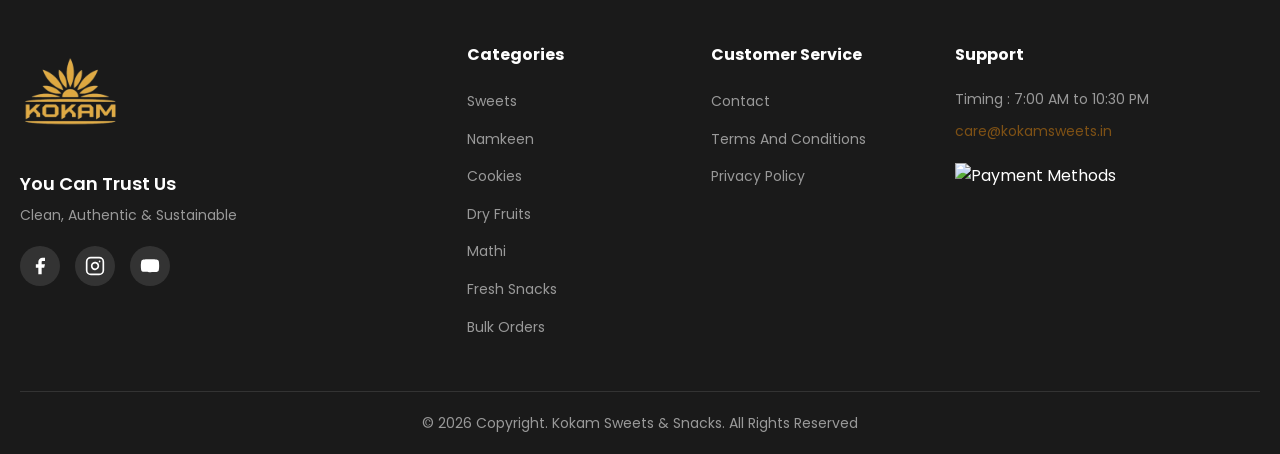
==== commit e8692784: "✨ Final Perfection Pass: Added scroll progress, background blobs, and SEO meta tags across all pages" ====
--- a/cookies.html
+++ b/cookies.html
@@ -4,7 +4,9 @@
 <head>
     <meta charset="UTF-8">
     <meta name="viewport" content="width=device-width, initial-scale=1.0">
-    <title>Cookies | Kokam Sweets & Snacks</title>
+    <title>Premium Handmade Cookies | Kokam Sweets Morena</title>
+    <meta name="description" content="Handcrafted biscuits and cookies made with pure ingredients. Taste the tradition of Kokam Sweets.">
+    <link rel="icon" type="image/png" href="Orange and White Traditional Elegant Indian Sweets Instagram Post.png">
     <link rel="stylesheet" href="styles.css">
     <link rel="preconnect" href="https://fonts.googleapis.com">
     <link rel="preconnect" href="https://fonts.gstatic.com" crossorigin>
@@ -12,6 +14,9 @@
 </head>
 
 <body>
+    <div class="scroll-progress" id="scrollProgress"></div>
+    <div class="bg-blob blob-1"></div>
+    <div class="bg-blob blob-2"></div>
     <div class="announcement-bar">
         <p>Enjoy fast and fresh delivery from our outlets within 3-6 km in Morena. | PAN India Delivery - 4 to 6 days</p>
     </div>
--- a/styles.css
+++ b/styles.css
@@ -1187,17 +1187,25 @@
 
 .nav-overlay {
     display: none;
-}
-
-@media (max-width: 992px) {
-    .mobile-menu-btn {
+}/* tablet and laptop responsiveness */
+@media (max-width: 1024px) {
+    .container {
+        width: 92%;
+    }
+
+    .hero-content h1 {
+        font-size: 38px;
+    }
+
+    .category-grid {
+        grid-template-columns: repeat(3, 1fr);
+        gap: 15px;
+    }
+
+    .nav-toggle {
         display: block;
     }
-    
-    .header-content {
-        flex-wrap: wrap;
-    }
-    
+
     .nav {
         position: fixed;
         top: 0;
@@ -1205,45 +1213,27 @@
         width: 280px;
         height: 100vh;
         background-color: var(--white);
-        box-shadow: var(--shadow);
+        z-index: 1001;
+        padding: 80px 40px;
         transition: var(--transition);
-        z-index: 1001;
-        padding-top: 60px;
-    }
-    
+        box-shadow: -10px 0 30px rgba(0,0,0,0.1);
+    }
+
     .nav.active {
         right: 0;
     }
-    
+
     .nav-list {
-        display: flex;
         flex-direction: column;
-        gap: 0;
-        padding: 20px;
-    }
-    
-    .nav-list li {
-        border-bottom: 1px solid var(--border-color);
-    }
-    
-    .nav-link {
-        display: block;
-        padding: 15px 0;
-    }
-    
+        gap: 20px;
+    }
+
     .nav-close {
         display: block;
-        position: absolute;
-        top: 15px;
-        right: 15px;
-        background: none;
-        border: none;
-        font-size: 24px;
-        cursor: pointer;
-    }
-    
+    }
+
     .nav-overlay {
-        display: none;
+        display: block;
         position: fixed;
         top: 0;
         left: 0;
@@ -1252,149 +1242,67 @@
         background-color: rgba(0, 0, 0, 0.5);
         z-index: 1000;
     }
-    
-    .nav-overlay.active {
-        display: block;
+
+    .bulk-content, .snacks-content {
+        gap: 40px;
     }
 }
 
 @media (max-width: 768px) {
-    .hero-content {
-        padding: 20px;
-        max-width: 100%;
-    }
-    
-    .hero-content h1 {
-        font-size: 28px;
-    }
-    
-    .hero-content p {
-        font-size: 14px;
-    }
-    
     .category-grid {
+        grid-template-columns: repeat(2, 1fr);
+    }
+
+    .product-grid {
+        grid-template-columns: repeat(2, 1fr);
         gap: 15px;
     }
-    
-    .category-card {
-        padding: 15px;
-    }
-    
-    .category-card h3 {
-        font-size: 16px;
-    }
-    
-    .product-card {
-        padding: 15px;
-    }
-    
-    .product-info h3 {
-        font-size: 16px;
-    }
-    
-    .product-desc {
-        font-size: 13px;
-    }
-    
-    .product-price {
-        font-size: 14px;
+
+    .bulk-content, .snacks-content {
+        grid-template-columns: 1fr;
+        text-align: center;
+    }
+
+    .bulk-features {
+        justify-content: center;
     }
     
     .section-title {
-        font-size: 24px;
-    }
-    
-    .section-subtitle {
-        font-size: 14px;
-    }
-    
-    .features-grid,
-    .outlets-grid {
-        gap: 15px;
-    }
-    
-    .feature-card,
-    .outlet-card {
-        padding: 20px;
-    }
-    
-    .legacy-content {
-        padding: 20px;
-    }
-    
-    .legacy-text h2 {
-        font-size: 24px;
-    }
-    
-    .footer {
-        padding: 40px 0 20px;
-    }
-    
-    .footer-col {
-        padding: 15px 0;
-    }
-}
-
-@media (max-width: 576px) {
+        font-size: 26px;
+    }
+
+    .features-grid, .outlets-grid {
+        grid-template-columns: 1fr;
+    }
+
     .announcement-bar p {
         font-size: 11px;
-        padding: 8px 10px;
-    }
-    
-    .logo img {
-        height: 60px;
-    }
-    
-    .hero-slide {
-        height: 300px;
-    }
-    
-    .hero-content {
-        padding: 15px;
-    }
-    
-    .hero-content h1 {
-        font-size: 24px;
-        margin-bottom: 10px;
-    }
-    
-    .hero-content p {
-        font-size: 13px;
-        margin-bottom: 15px;
-    }
-    
-    .category-grid {
+    }
+}
+
+@media (max-width: 480px) {
+    .category-grid, .product-grid {
         grid-template-columns: 1fr;
-    }
-    
-    .product-grid {
-        grid-template-columns: 1fr;
-        gap: 15px;
-    }
-    
-    .product-card {
-        min-height: auto;
-    }
-    
-    .product-image img {
-        height: 200px;
-    }
-    
-    .section-title {
-        font-size: 20px;
     }
     
     .footer-grid {
         grid-template-columns: 1fr;
+        gap: 40px;
         text-align: center;
-        gap: 20px;
-    }
-    
+    }
+
     .footer-col h4 {
-        text-align: center;
-    }
-    
-    .footer-col ul li {
-        text-align: center;
+        margin-bottom: 20px;
+    }
+
+    .hero-content h1 {
+        font-size: 30px;
+    }
+
+    .btn-primary {
+        padding: 10px 20px;
+        font-size: 14px;
+    }
+}
     }
 }
